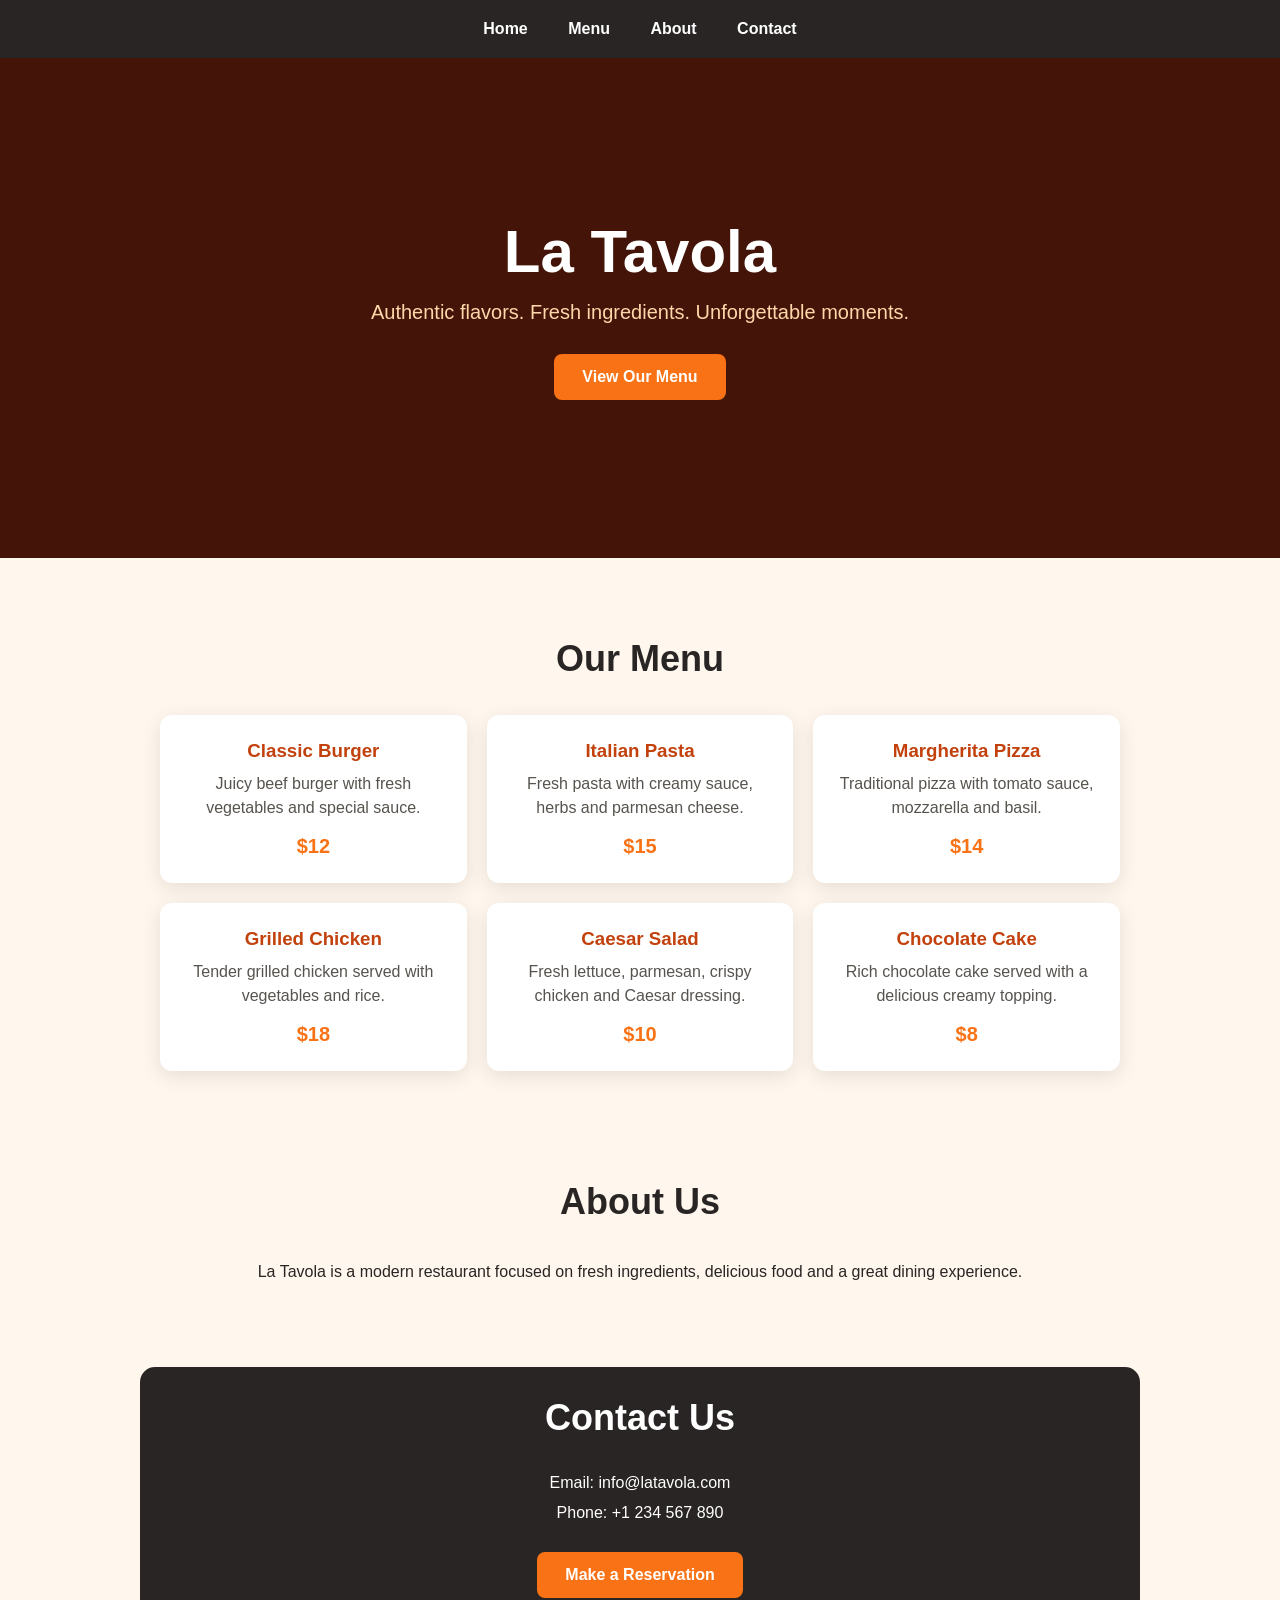
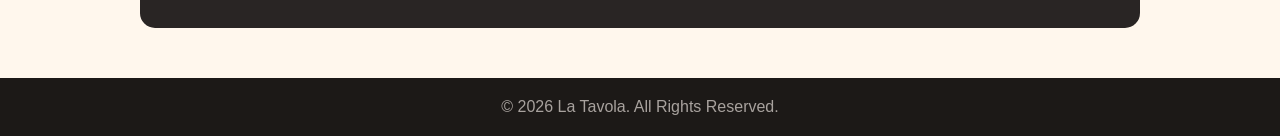
==== Projects/restaurant.html @ 36d8e50c "Add files via upload" ====
﻿<!DOCTYPE html>
<html lang="en">
<head>
    <meta charset="UTF-8">
    <meta name="viewport" content="width=device-width, initial-scale=1.0">

    <title>La Tavola | Restaurant</title>

    <style>
        * {
            box-sizing: border-box;
            margin: 0;
            padding: 0;
            scroll-behavior: smooth;
        }

        body {
            font-family: Arial, sans-serif;
            background: #fff7ed;
            color: #292524;
        }

        nav {
            background: #292524;
            padding: 20px;
            text-align: center;
            position: sticky;
            top: 0;
            z-index: 10;
        }

            nav a {
                color: white;
                text-decoration: none;
                margin: 0 18px;
                font-weight: bold;
            }

                nav a:hover {
                    color: #fb923c;
                }

        .hero {
            min-height: 500px;
            background: #431407;
            color: white;
            display: flex;
            justify-content: center;
            align-items: center;
            text-align: center;
            padding: 50px 20px;
        }

            .hero h1 {
                font-size: 60px;
                margin-bottom: 15px;
            }

            .hero p {
                font-size: 20px;
                margin-bottom: 30px;
                color: #fed7aa;
            }

        .btn {
            display: inline-block;
            background: #f97316;
            color: white;
            text-decoration: none;
            padding: 14px 28px;
            border-radius: 8px;
            font-weight: bold;
        }

            .btn:hover {
                background: #ea580c;
            }

        section {
            max-width: 1000px;
            margin: 50px auto;
            padding: 30px 20px;
        }

            section h2 {
                text-align: center;
                font-size: 36px;
                margin-bottom: 35px;
            }

        .menu {
            display: grid;
            grid-template-columns: repeat(3, 1fr);
            gap: 20px;
        }

        .food {
            background: white;
            padding: 25px;
            border-radius: 12px;
            box-shadow: 0 5px 20px rgba(0,0,0,0.1);
            text-align: center;
        }

            .food h3 {
                margin-bottom: 10px;
                color: #c2410c;
            }

            .food p {
                color: #57534e;
                line-height: 1.5;
            }

        .price {
            display: block;
            margin-top: 15px;
            font-size: 20px;
            font-weight: bold;
            color: #f97316;
        }

        .contact {
            background: #292524;
            color: white;
            border-radius: 15px;
            text-align: center;
        }

            .contact p {
                margin: 12px 0;
            }

        footer {
            background: #1c1917;
            color: #a8a29e;
            text-align: center;
            padding: 20px;
        }

        @media (max-width: 700px) {
            .menu {
                grid-template-columns: 1fr;
            }

            .hero h1 {
                font-size: 42px;
            }

            nav a {
                margin: 0 7px;
                font-size: 14px;
            }
        }
    </style>
</head>

<body>

    <nav>
        <a href="#home">Home</a>
        <a href="#menu">Menu</a>
        <a href="#about">About</a>
        <a href="#contact">Contact</a>
    </nav>

    <div class="hero" id="home">
        <div>
            <h1>La Tavola</h1>

            <p>
                Authentic flavors. Fresh ingredients. Unforgettable moments.
            </p>

            <a href="#menu" class="btn">View Our Menu</a>
        </div>
    </div>

    <section id="menu">

        <h2>Our Menu</h2>

        <div class="menu">

            <div class="food">
                <h3>Classic Burger</h3>
                <p>
                    Juicy beef burger with fresh vegetables and special sauce.
                </p>
                <span class="price">$12</span>
            </div>

            <div class="food">
                <h3>Italian Pasta</h3>
                <p>
                    Fresh pasta with creamy sauce, herbs and parmesan cheese.
                </p>
                <span class="price">$15</span>
            </div>

            <div class="food">
                <h3>Margherita Pizza</h3>
                <p>
                    Traditional pizza with tomato sauce, mozzarella and basil.
                </p>
                <span class="price">$14</span>
            </div>

            <div class="food">
                <h3>Grilled Chicken</h3>
                <p>
                    Tender grilled chicken served with vegetables and rice.
                </p>
                <span class="price">$18</span>
            </div>

            <div class="food">
                <h3>Caesar Salad</h3>
                <p>
                    Fresh lettuce, parmesan, crispy chicken and Caesar dressing.
                </p>
                <span class="price">$10</span>
            </div>

            <div class="food">
                <h3>Chocolate Cake</h3>
                <p>
                    Rich chocolate cake served with a delicious creamy topping.
                </p>
                <span class="price">$8</span>
            </div>

        </div>

    </section>

    <section id="about">

        <h2>About Us</h2>

        <p style="text-align:center; line-height:1.8;">
            La Tavola is a modern restaurant focused on fresh ingredients,
            delicious food and a great dining experience.
        </p>

    </section>

    <section id="contact" class="contact">

        <h2>Contact Us</h2>

        <p>Email: info@latavola.com</p>
        <p>Phone: +1 234 567 890</p>

        <br>

        <a href="mailto:info@latavola.com" class="btn">
            Make a Reservation
        </a>

    </section>

    <footer>
        © 2026 La Tavola. All Rights Reserved.
    </footer>

</body>
</html>
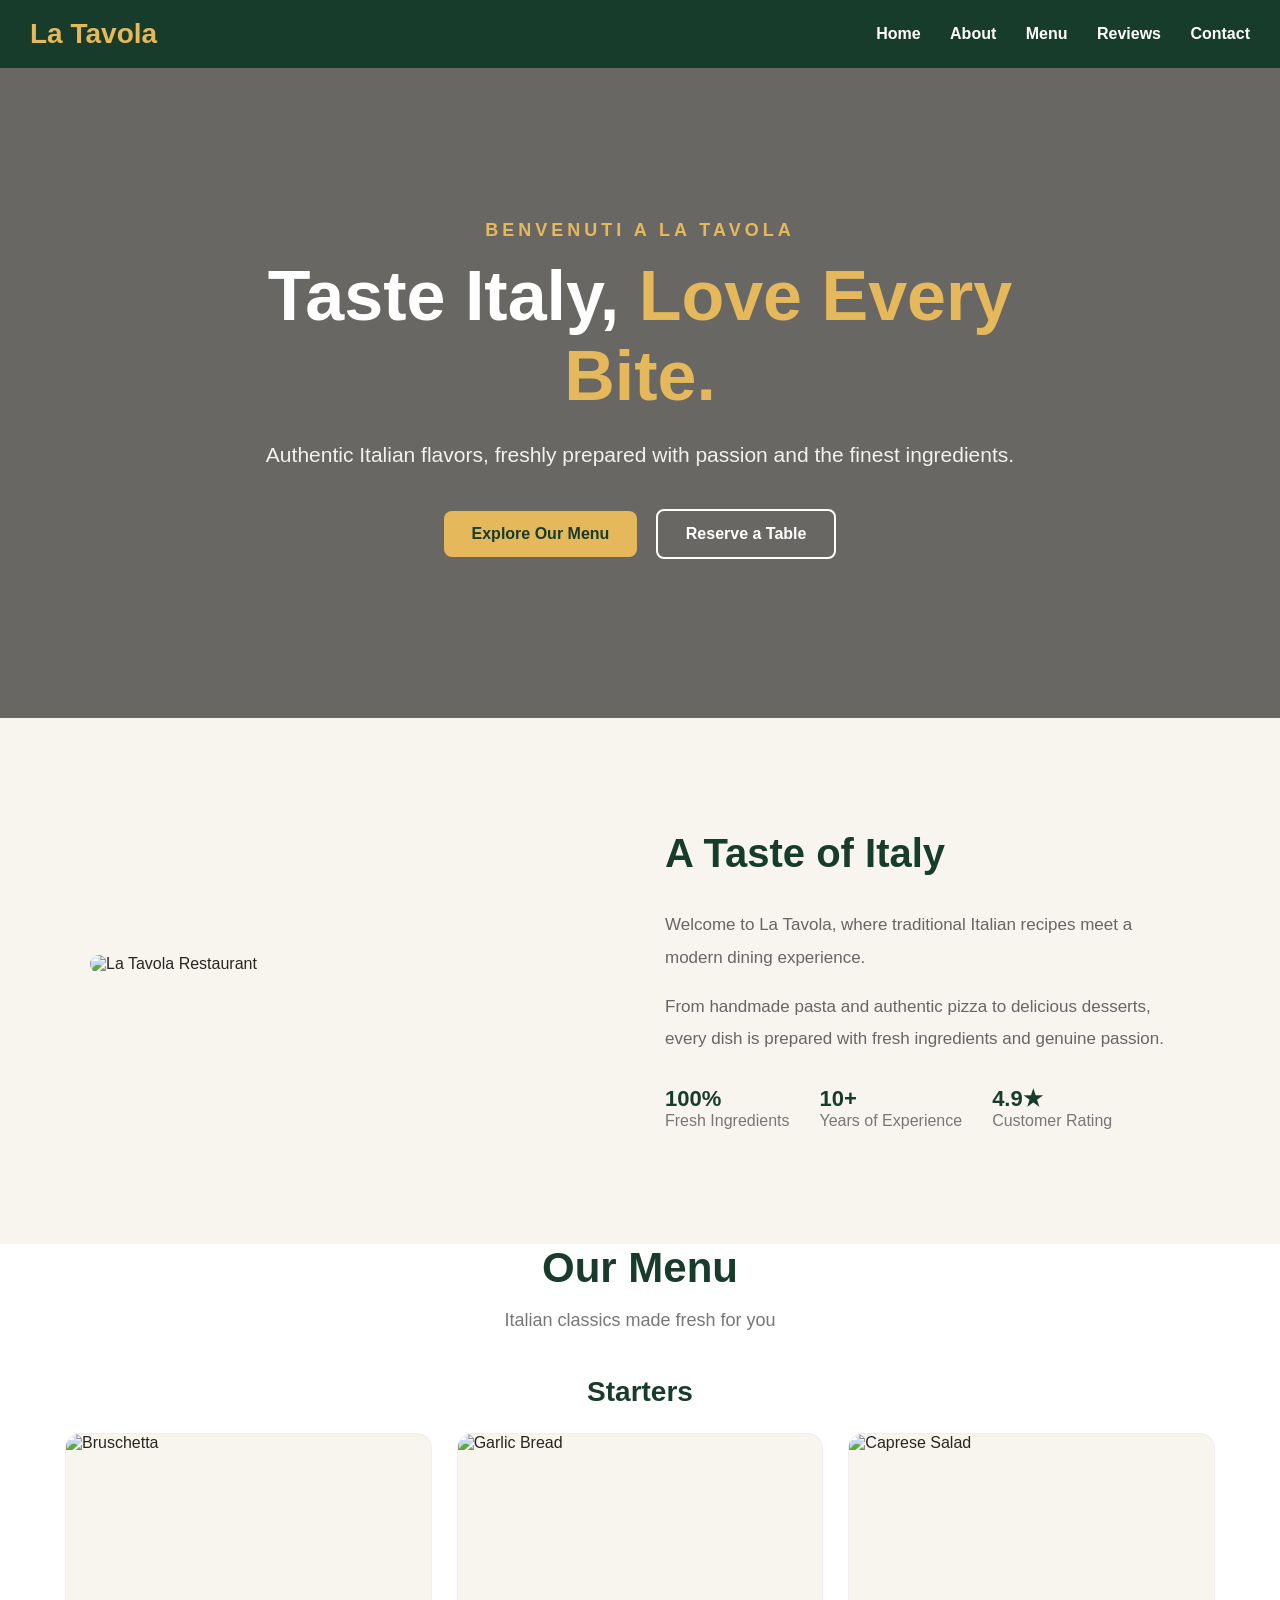
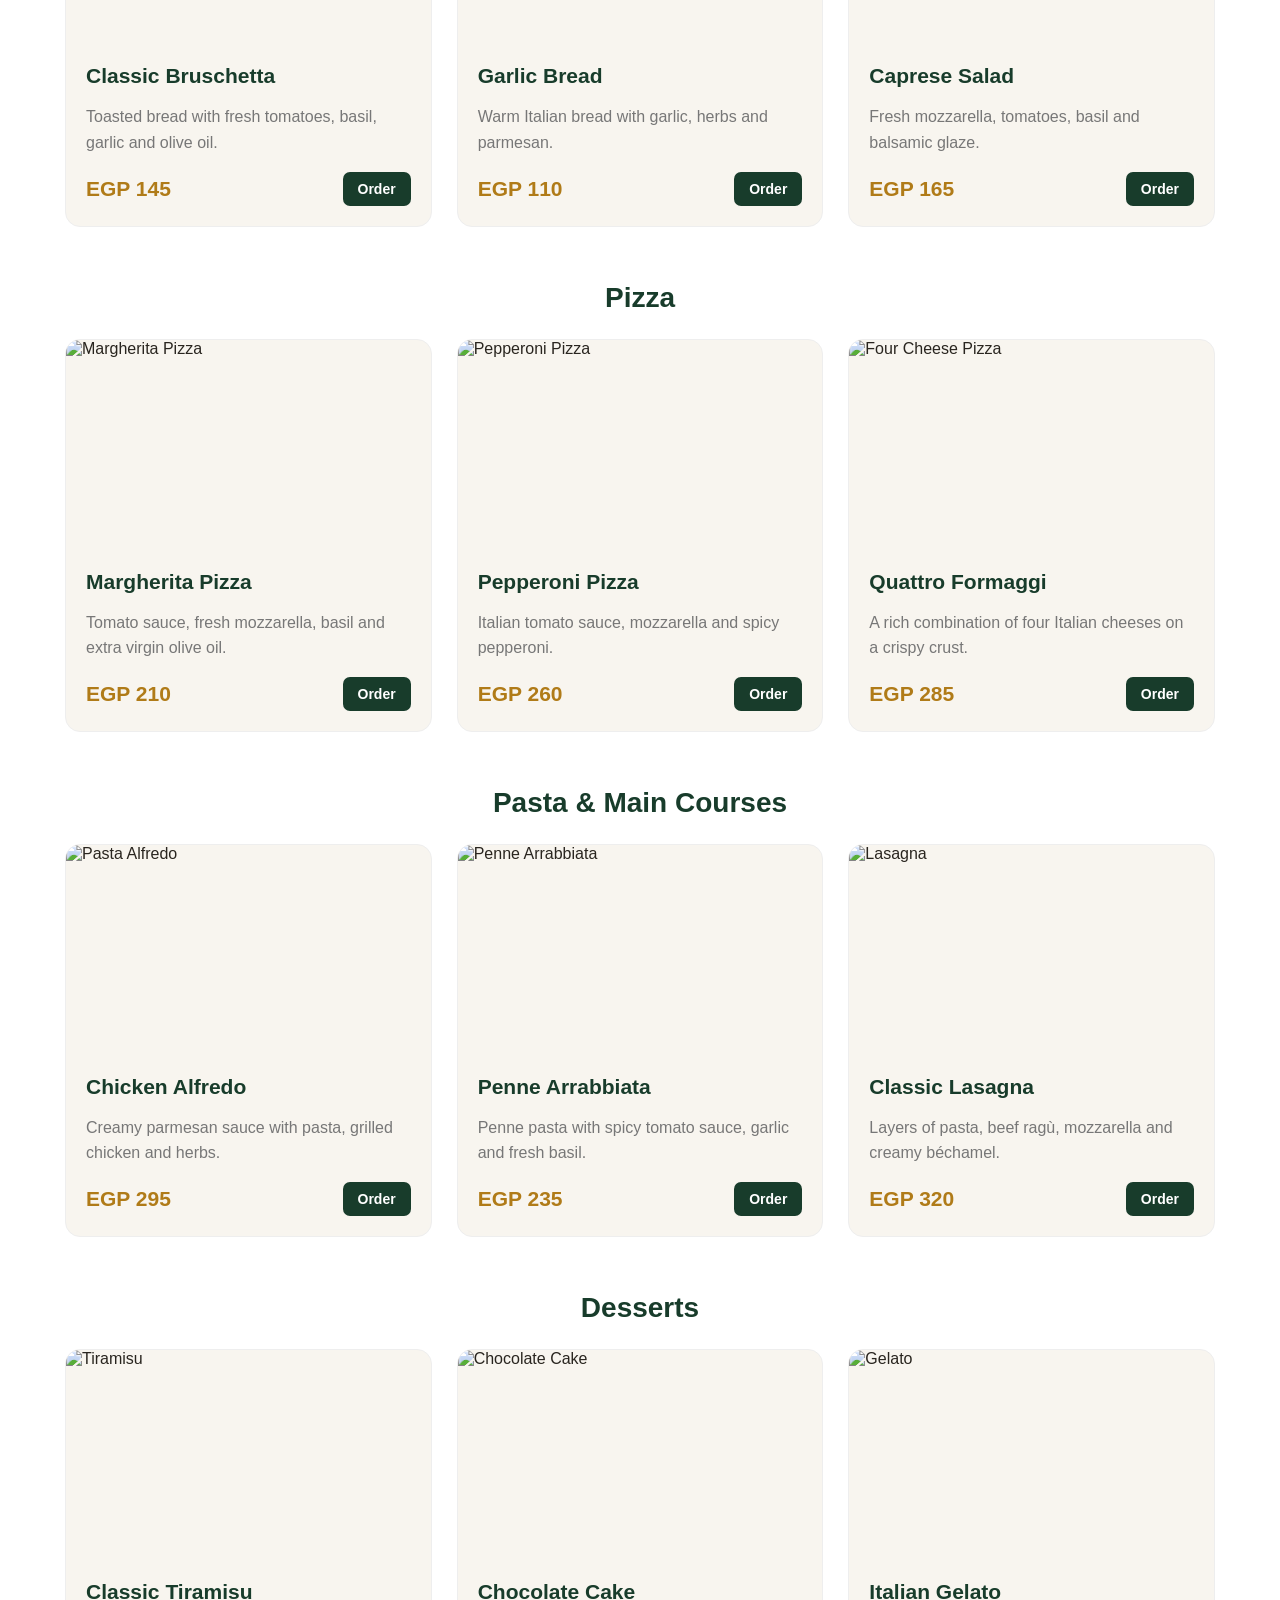
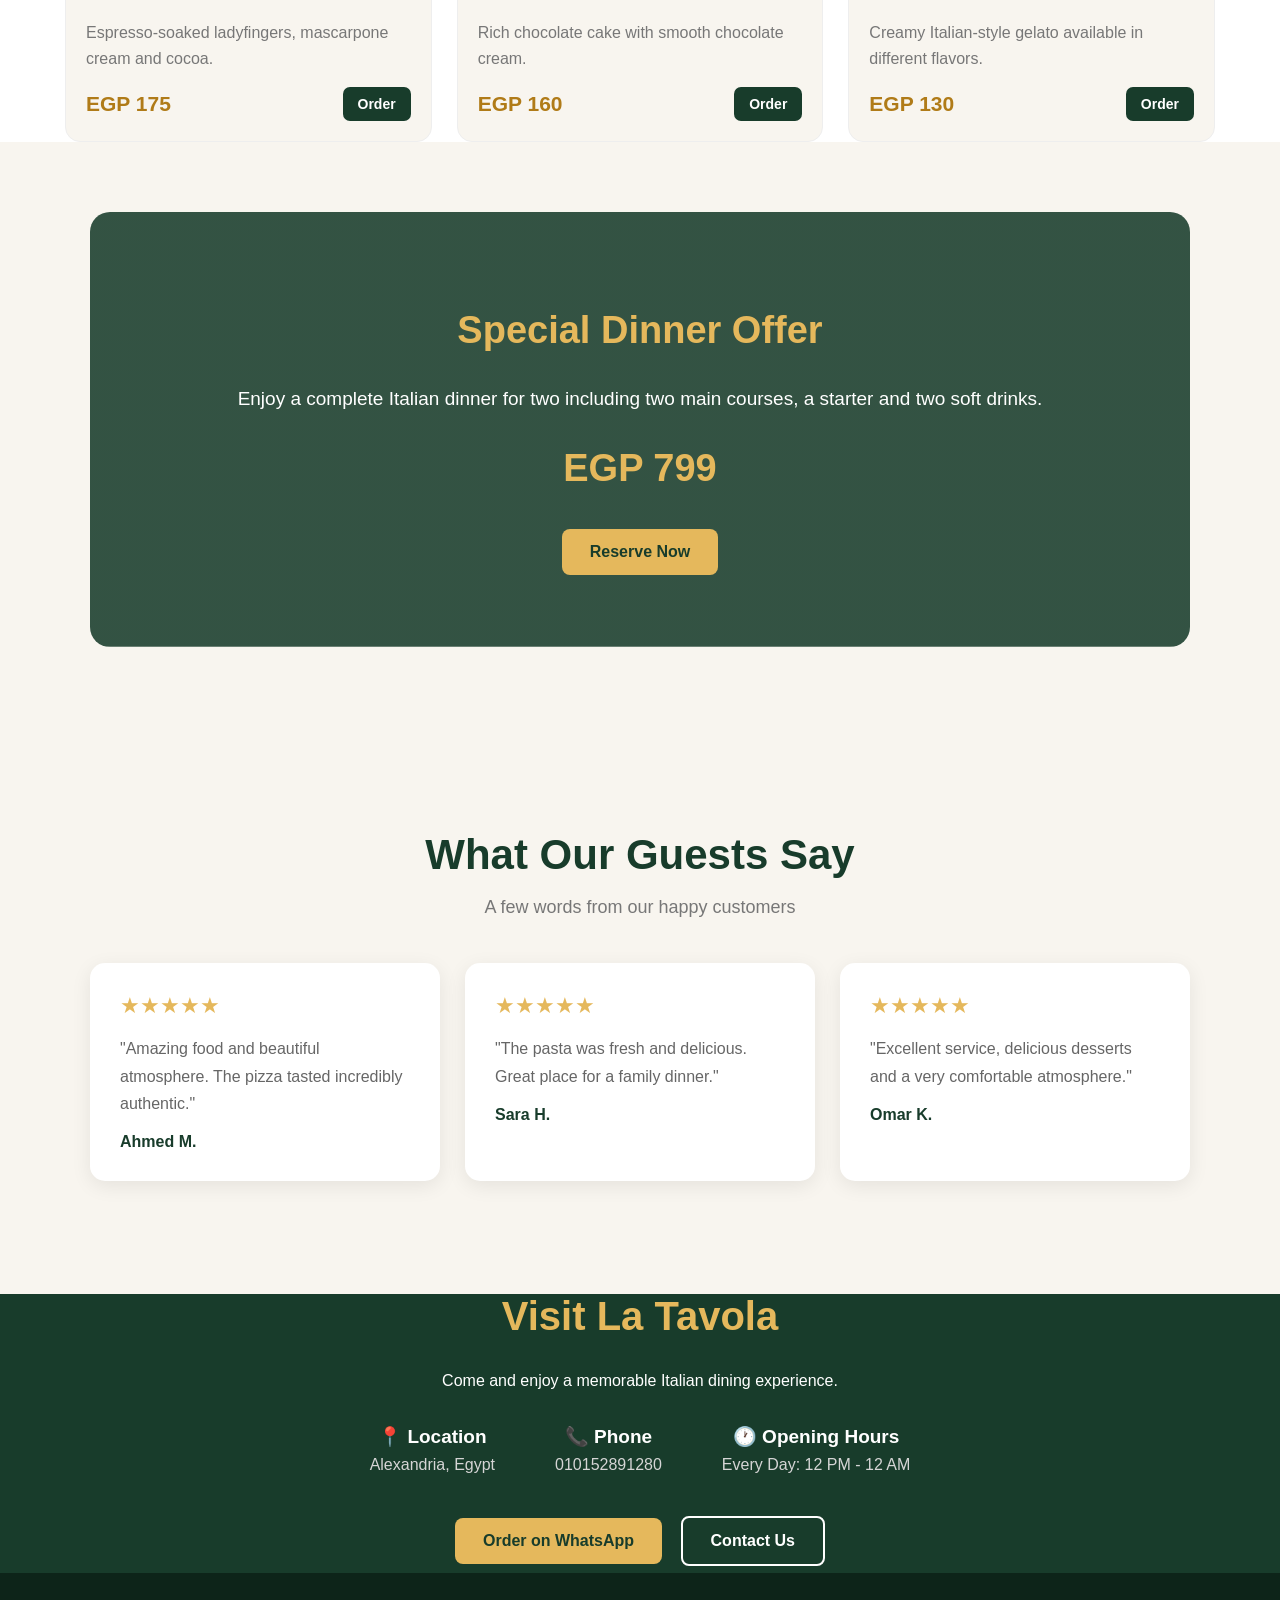
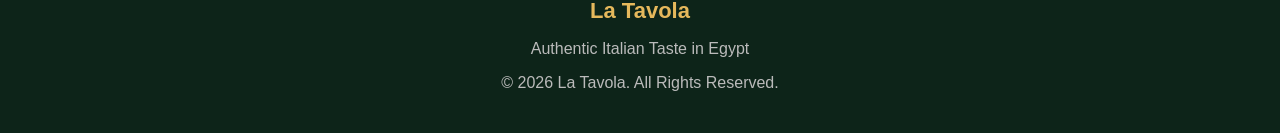
==== commit 41fb97d6: "Update restaurant.html" ====
--- a/Projects/restaurant.html
+++ b/Projects/restaurant.html
@@ -1,156 +1,426 @@
-﻿<!DOCTYPE html>
+<!DOCTYPE html>
 <html lang="en">
+
 <head>
     <meta charset="UTF-8">
     <meta name="viewport" content="width=device-width, initial-scale=1.0">
 
-    <title>La Tavola | Restaurant</title>
+    <title>La Tavola | Italian Restaurant</title>
 
     <style>
         * {
             box-sizing: border-box;
+            scroll-behavior: smooth;
+        }
+
+        body {
             margin: 0;
-            padding: 0;
-            scroll-behavior: smooth;
-        }
-
-        body {
             font-family: Arial, sans-serif;
-            background: #fff7ed;
-            color: #292524;
+            background: #f8f5ef;
+            color: #29251f;
         }
 
         nav {
-            background: #292524;
-            padding: 20px;
-            text-align: center;
             position: sticky;
             top: 0;
-            z-index: 10;
-        }
-
-            nav a {
-                color: white;
-                text-decoration: none;
-                margin: 0 18px;
-                font-weight: bold;
-            }
-
-                nav a:hover {
-                    color: #fb923c;
-                }
+            z-index: 1000;
+            background: #183c2b;
+            padding: 18px 30px;
+            display: flex;
+            justify-content: space-between;
+            align-items: center;
+        }
+
+        .logo {
+            color: #e5b85c;
+            font-size: 28px;
+            font-weight: bold;
+        }
+
+        nav div a {
+            color: white;
+            text-decoration: none;
+            margin-left: 25px;
+            font-weight: bold;
+        }
+
+        nav div a:hover {
+            color: #e5b85c;
+        }
 
         .hero {
-            min-height: 500px;
-            background: #431407;
-            color: white;
+            min-height: 650px;
+            background:
+                linear-gradient(rgba(0,0,0,.58), rgba(0,0,0,.58)),
+                url("https://images.unsplash.com/photo-1513104890138-7c749659a591?auto=format&fit=crop&w=1600&q=80");
+            background-size: cover;
+            background-position: center;
             display: flex;
             justify-content: center;
             align-items: center;
             text-align: center;
-            padding: 50px 20px;
-        }
-
-            .hero h1 {
-                font-size: 60px;
-                margin-bottom: 15px;
-            }
-
-            .hero p {
-                font-size: 20px;
-                margin-bottom: 30px;
-                color: #fed7aa;
-            }
+            color: white;
+            padding: 40px 20px;
+        }
+
+        .hero-content {
+            max-width: 800px;
+        }
+
+        .hero-content small {
+            color: #e5b85c;
+            font-size: 18px;
+            letter-spacing: 4px;
+            font-weight: bold;
+        }
+
+        .hero h1 {
+            font-size: 70px;
+            margin: 15px 0;
+        }
+
+        .hero h1 span {
+            color: #e5b85c;
+        }
+
+        .hero p {
+            font-size: 21px;
+            line-height: 1.7;
+            color: #f1f1f1;
+        }
+
+        .hero-buttons {
+            margin-top: 30px;
+        }
 
         .btn {
             display: inline-block;
-            background: #f97316;
+            padding: 14px 28px;
+            margin: 7px;
+            border-radius: 8px;
+            text-decoration: none;
+            font-weight: bold;
+            transition: .3s;
+        }
+
+        .primary {
+            background: #e5b85c;
+            color: #183c2b;
+        }
+
+        .primary:hover {
+            background: #f1cc78;
+            transform: translateY(-3px);
+        }
+
+        .secondary {
+            border: 2px solid white;
             color: white;
-            text-decoration: none;
-            padding: 14px 28px;
-            border-radius: 8px;
-            font-weight: bold;
-        }
-
-            .btn:hover {
-                background: #ea580c;
-            }
+        }
+
+        .secondary:hover {
+            background: white;
+            color: #183c2b;
+        }
 
         section {
-            max-width: 1000px;
-            margin: 50px auto;
-            padding: 30px 20px;
-        }
-
-            section h2 {
-                text-align: center;
-                font-size: 36px;
-                margin-bottom: 35px;
-            }
-
-        .menu {
+            max-width: 1150px;
+            margin: auto;
+            padding: 80px 25px;
+        }
+
+        .section-title {
+            text-align: center;
+            margin-bottom: 45px;
+        }
+
+        .section-title h2 {
+            font-size: 42px;
+            color: #183c2b;
+            margin-bottom: 10px;
+        }
+
+        .section-title p {
+            color: #777;
+            font-size: 18px;
+        }
+
+        .about {
+            display: grid;
+            grid-template-columns: 1fr 1fr;
+            gap: 50px;
+            align-items: center;
+        }
+
+        .about-image img {
+            width: 100%;
+            border-radius: 18px;
+            display: block;
+        }
+
+        .about-text h2 {
+            color: #183c2b;
+            font-size: 40px;
+        }
+
+        .about-text p {
+            line-height: 1.9;
+            color: #666;
+            font-size: 17px;
+        }
+
+        .about-features {
+            display: flex;
+            gap: 30px;
+            margin-top: 30px;
+        }
+
+        .feature strong {
+            display: block;
+            color: #183c2b;
+            font-size: 22px;
+        }
+
+        .feature span {
+            color: #777;
+        }
+
+        #menu {
+            background: #fff;
+            max-width: none;
+        }
+
+        .menu-inner {
+            max-width: 1150px;
+            margin: auto;
+        }
+
+        .menu-category {
+            margin-bottom: 55px;
+        }
+
+        .category-title {
+            text-align: center;
+            color: #183c2b;
+            font-size: 28px;
+            margin-bottom: 25px;
+        }
+
+        .menu-grid {
             display: grid;
             grid-template-columns: repeat(3, 1fr);
-            gap: 20px;
-        }
-
-        .food {
+            gap: 25px;
+        }
+
+        .food-card {
+            background: #f8f5ef;
+            border-radius: 15px;
+            overflow: hidden;
+            border: 1px solid #eee;
+            transition: .3s;
+        }
+
+        .food-card:hover {
+            transform: translateY(-7px);
+            box-shadow: 0 12px 30px rgba(0,0,0,.12);
+        }
+
+        .food-card img {
+            width: 100%;
+            height: 210px;
+            object-fit: cover;
+            display: block;
+        }
+
+        .food-content {
+            padding: 20px;
+        }
+
+        .food-content h3 {
+            margin: 0 0 8px;
+            color: #183c2b;
+            font-size: 21px;
+        }
+
+        .food-content p {
+            color: #777;
+            line-height: 1.6;
+            min-height: 50px;
+        }
+
+        .food-bottom {
+            display: flex;
+            justify-content: space-between;
+            align-items: center;
+            margin-top: 15px;
+        }
+
+        .price {
+            color: #b07b18;
+            font-size: 21px;
+            font-weight: bold;
+        }
+
+        .order-btn {
+            background: #183c2b;
+            color: white;
+            padding: 9px 15px;
+            border-radius: 7px;
+            text-decoration: none;
+            font-size: 14px;
+            font-weight: bold;
+        }
+
+        .order-btn:hover {
+            background: #24583f;
+        }
+
+        .offer {
+            max-width: 1100px;
+            margin: 70px auto;
+            padding: 65px 30px;
+            border-radius: 20px;
+            background:
+                linear-gradient(rgba(24,60,43,.88), rgba(24,60,43,.88)),
+                url("https://images.unsplash.com/photo-1559339352-11d035aa65de?auto=format&fit=crop&w=1400&q=80");
+            background-size: cover;
+            background-position: center;
+            text-align: center;
+            color: white;
+        }
+
+        .offer h2 {
+            color: #e5b85c;
+            font-size: 38px;
+        }
+
+        .offer p {
+            font-size: 19px;
+            line-height: 1.7;
+        }
+
+        .reviews {
+            display: grid;
+            grid-template-columns: repeat(3, 1fr);
+            gap: 25px;
+        }
+
+        .review {
             background: white;
+            padding: 30px;
+            border-radius: 15px;
+            box-shadow: 0 5px 20px rgba(0,0,0,.08);
+        }
+
+        .stars {
+            color: #e5b85c;
+            font-size: 22px;
+        }
+
+        .review p {
+            color: #666;
+            line-height: 1.7;
+        }
+
+        .review strong {
+            color: #183c2b;
+        }
+
+        .contact {
+            background: #183c2b;
+            max-width: none;
+            color: white;
+        }
+
+        .contact-inner {
+            max-width: 1100px;
+            margin: auto;
+            text-align: center;
+        }
+
+        .contact h2 {
+            color: #e5b85c;
+            font-size: 40px;
+        }
+
+        .contact-info {
+            display: flex;
+            justify-content: center;
+            gap: 60px;
+            flex-wrap: wrap;
+            margin: 35px 0;
+        }
+
+        .contact-item strong {
+            display: block;
+            font-size: 19px;
+            margin-bottom: 8px;
+        }
+
+        .contact-item span {
+            color: #d5d5d5;
+        }
+
+        footer {
+            background: #0d2419;
+            color: white;
+            text-align: center;
             padding: 25px;
-            border-radius: 12px;
-            box-shadow: 0 5px 20px rgba(0,0,0,0.1);
-            text-align: center;
-        }
-
-            .food h3 {
-                margin-bottom: 10px;
-                color: #c2410c;
+        }
+
+        footer strong {
+            color: #e5b85c;
+            font-size: 22px;
+        }
+
+        footer p {
+            color: #bbb;
+        }
+
+        @media (max-width: 850px) {
+
+            nav {
+                flex-direction: column;
+                gap: 15px;
             }
 
-            .food p {
-                color: #57534e;
-                line-height: 1.5;
-            }
-
-        .price {
-            display: block;
-            margin-top: 15px;
-            font-size: 20px;
-            font-weight: bold;
-            color: #f97316;
-        }
-
-        .contact {
-            background: #292524;
-            color: white;
-            border-radius: 15px;
-            text-align: center;
-        }
-
-            .contact p {
-                margin: 12px 0;
-            }
-
-        footer {
-            background: #1c1917;
-            color: #a8a29e;
-            text-align: center;
-            padding: 20px;
-        }
-
-        @media (max-width: 700px) {
-            .menu {
-                grid-template-columns: 1fr;
-            }
-
-            .hero h1 {
-                font-size: 42px;
-            }
-
-            nav a {
+            nav div a {
                 margin: 0 7px;
                 font-size: 14px;
             }
+
+            .hero {
+                min-height: 550px;
+            }
+
+            .hero h1 {
+                font-size: 45px;
+            }
+
+            .hero p {
+                font-size: 17px;
+            }
+
+            .about {
+                grid-template-columns: 1fr;
+            }
+
+            .menu-grid {
+                grid-template-columns: 1fr;
+            }
+
+            .reviews {
+                grid-template-columns: 1fr;
+            }
+
+            .about-features {
+                flex-direction: column;
+                gap: 15px;
+            }
+
+            .contact-info {
+                gap: 30px;
+            }
         }
     </style>
 </head>
@@ -158,111 +428,800 @@
 <body>
 
     <nav>
-        <a href="#home">Home</a>
-        <a href="#menu">Menu</a>
-        <a href="#about">About</a>
-        <a href="#contact">Contact</a>
+
+        <div class="logo">
+            La Tavola
+        </div>
+
+        <div>
+            <a href="#home">Home</a>
+            <a href="#about">About</a>
+            <a href="#menu">Menu</a>
+            <a href="#reviews">Reviews</a>
+            <a href="#contact">Contact</a>
+        </div>
+
     </nav>
 
-    <div class="hero" id="home">
-        <div>
-            <h1>La Tavola</h1>
+
+    <header class="hero" id="home">
+
+        <div class="hero-content">
+
+            <small>
+                BENVENUTI A LA TAVOLA
+            </small>
+
+            <h1>
+                Taste Italy,
+                <span>Love Every Bite.</span>
+            </h1>
 
             <p>
-                Authentic flavors. Fresh ingredients. Unforgettable moments.
+                Authentic Italian flavors, freshly prepared
+                with passion and the finest ingredients.
             </p>
 
-            <a href="#menu" class="btn">View Our Menu</a>
+            <div class="hero-buttons">
+
+                <a href="#menu" class="btn primary">
+                    Explore Our Menu
+                </a>
+
+                <a href="#contact" class="btn secondary">
+                    Reserve a Table
+                </a>
+
+            </div>
+
         </div>
+
+    </header>
+
+
+    <section id="about">
+
+        <div class="about">
+
+            <div class="about-image">
+
+                <img
+                    src="https://images.unsplash.com/photo-1555396273-367ea4eb4db5?auto=format&fit=crop&w=1000&q=80"
+                    alt="La Tavola Restaurant">
+
+            </div>
+
+            <div class="about-text">
+
+                <h2>
+                    A Taste of Italy
+                </h2>
+
+                <p>
+                    Welcome to La Tavola, where traditional Italian
+                    recipes meet a modern dining experience.
+                </p>
+
+                <p>
+                    From handmade pasta and authentic pizza to
+                    delicious desserts, every dish is prepared
+                    with fresh ingredients and genuine passion.
+                </p>
+
+                <div class="about-features">
+
+                    <div class="feature">
+                        <strong>100%</strong>
+                        <span>Fresh Ingredients</span>
+                    </div>
+
+                    <div class="feature">
+                        <strong>10+</strong>
+                        <span>Years of Experience</span>
+                    </div>
+
+                    <div class="feature">
+                        <strong>4.9★</strong>
+                        <span>Customer Rating</span>
+                    </div>
+
+                </div>
+
+            </div>
+
+        </div>
+
+    </section>
+
+
+    <div id="menu">
+
+        <div class="menu-inner">
+
+            <div class="section-title">
+
+                <h2>
+                    Our Menu
+                </h2>
+
+                <p>
+                    Italian classics made fresh for you
+                </p>
+
+            </div>
+
+
+            <div class="menu-category">
+
+                <h3 class="category-title">
+                    Starters
+                </h3>
+
+                <div class="menu-grid">
+
+                    <div class="food-card">
+
+                        <img
+                            src="https://images.unsplash.com/photo-1572695157366-5e585ab2b69f?auto=format&fit=crop&w=800&q=80"
+                            alt="Bruschetta">
+
+                        <div class="food-content">
+
+                            <h3>
+                                Classic Bruschetta
+                            </h3>
+
+                            <p>
+                                Toasted bread with fresh tomatoes,
+                                basil, garlic and olive oil.
+                            </p>
+
+                            <div class="food-bottom">
+
+                                <span class="price">
+                                    EGP 145
+                                </span>
+
+                                <a class="order-btn"
+                                   href="https://wa.me/2010152891280?text=I%20would%20like%20to%20order%20Classic%20Bruschetta"
+                                   target="_blank">
+                                    Order
+                                </a>
+
+                            </div>
+
+                        </div>
+
+                    </div>
+
+
+                    <div class="food-card">
+
+                        <img
+                            src="https://images.unsplash.com/photo-1541014741259-de529411b96a?auto=format&fit=crop&w=800&q=80"
+                            alt="Garlic Bread">
+
+                        <div class="food-content">
+
+                            <h3>
+                                Garlic Bread
+                            </h3>
+
+                            <p>
+                                Warm Italian bread with garlic,
+                                herbs and parmesan.
+                            </p>
+
+                            <div class="food-bottom">
+
+                                <span class="price">
+                                    EGP 110
+                                </span>
+
+                                <a class="order-btn"
+                                   href="https://wa.me/2010152891280?text=I%20would%20like%20to%20order%20Garlic%20Bread"
+                                   target="_blank">
+                                    Order
+                                </a>
+
+                            </div>
+
+                        </div>
+
+                    </div>
+
+
+                    <div class="food-card">
+
+                        <img
+                            src="https://images.unsplash.com/photo-1547592180-85f173990554?auto=format&fit=crop&w=800&q=80"
+                            alt="Caprese Salad">
+
+                        <div class="food-content">
+
+                            <h3>
+                                Caprese Salad
+                            </h3>
+
+                            <p>
+                                Fresh mozzarella, tomatoes,
+                                basil and balsamic glaze.
+                            </p>
+
+                            <div class="food-bottom">
+
+                                <span class="price">
+                                    EGP 165
+                                </span>
+
+                                <a class="order-btn"
+                                   href="https://wa.me/2010152891280?text=I%20would%20like%20to%20order%20Caprese%20Salad"
+                                   target="_blank">
+                                    Order
+                                </a>
+
+                            </div>
+
+                        </div>
+
+                    </div>
+
+                </div>
+
+            </div>
+
+
+            <div class="menu-category">
+
+                <h3 class="category-title">
+                    Pizza
+                </h3>
+
+                <div class="menu-grid">
+
+                    <div class="food-card">
+
+                        <img
+                            src="https://images.unsplash.com/photo-1574071318508-1cdbab80d002?auto=format&fit=crop&w=800&q=80"
+                            alt="Margherita Pizza">
+
+                        <div class="food-content">
+
+                            <h3>
+                                Margherita Pizza
+                            </h3>
+
+                            <p>
+                                Tomato sauce, fresh mozzarella,
+                                basil and extra virgin olive oil.
+                            </p>
+
+                            <div class="food-bottom">
+
+                                <span class="price">
+                                    EGP 210
+                                </span>
+
+                                <a class="order-btn"
+                                   href="https://wa.me/2010152891280?text=I%20would%20like%20to%20order%20Margherita%20Pizza"
+                                   target="_blank">
+                                    Order
+                                </a>
+
+                            </div>
+
+                        </div>
+
+                    </div>
+
+
+                    <div class="food-card">
+
+                        <img
+                            src="https://images.unsplash.com/photo-1579751626657-72bc17010498?auto=format&fit=crop&w=800&q=80"
+                            alt="Pepperoni Pizza">
+
+                        <div class="food-content">
+
+                            <h3>
+                                Pepperoni Pizza
+                            </h3>
+
+                            <p>
+                                Italian tomato sauce, mozzarella
+                                and spicy pepperoni.
+                            </p>
+
+                            <div class="food-bottom">
+
+                                <span class="price">
+                                    EGP 260
+                                </span>
+
+                                <a class="order-btn"
+                                   href="https://wa.me/2010152891280?text=I%20would%20like%20to%20order%20Pepperoni%20Pizza"
+                                   target="_blank">
+                                    Order
+                                </a>
+
+                            </div>
+
+                        </div>
+
+                    </div>
+
+
+                    <div class="food-card">
+
+                        <img
+                            src="https://images.unsplash.com/photo-1579751626657-72bc17010498?auto=format&fit=crop&w=800&q=80"
+                            alt="Four Cheese Pizza">
+
+                        <div class="food-content">
+
+                            <h3>
+                                Quattro Formaggi
+                            </h3>
+
+                            <p>
+                                A rich combination of four Italian
+                                cheeses on a crispy crust.
+                            </p>
+
+                            <div class="food-bottom">
+
+                                <span class="price">
+                                    EGP 285
+                                </span>
+
+                                <a class="order-btn"
+                                   href="https://wa.me/2010152891280?text=I%20would%20like%20to%20order%20Quattro%20Formaggi%20Pizza"
+                                   target="_blank">
+                                    Order
+                                </a>
+
+                            </div>
+
+                        </div>
+
+                    </div>
+
+                </div>
+
+            </div>
+
+
+            <div class="menu-category">
+
+                <h3 class="category-title">
+                    Pasta & Main Courses
+                </h3>
+
+                <div class="menu-grid">
+
+                    <div class="food-card">
+
+                        <img
+                            src="https://images.unsplash.com/photo-1645112411341-6c4fd023714a?auto=format&fit=crop&w=800&q=80"
+                            alt="Pasta Alfredo">
+
+                        <div class="food-content">
+
+                            <h3>
+                                Chicken Alfredo
+                            </h3>
+
+                            <p>
+                                Creamy parmesan sauce with pasta,
+                                grilled chicken and herbs.
+                            </p>
+
+                            <div class="food-bottom">
+
+                                <span class="price">
+                                    EGP 295
+                                </span>
+
+                                <a class="order-btn"
+                                   href="https://wa.me/2010152891280?text=I%20would%20like%20to%20order%20Chicken%20Alfredo"
+                                   target="_blank">
+                                    Order
+                                </a>
+
+                            </div>
+
+                        </div>
+
+                    </div>
+
+
+                    <div class="food-card">
+
+                        <img
+                            src="https://images.unsplash.com/photo-1621996346565-e3dbc646d9a9?auto=format&fit=crop&w=800&q=80"
+                            alt="Penne Arrabbiata">
+
+                        <div class="food-content">
+
+                            <h3>
+                                Penne Arrabbiata
+                            </h3>
+
+                            <p>
+                                Penne pasta with spicy tomato sauce,
+                                garlic and fresh basil.
+                            </p>
+
+                            <div class="food-bottom">
+
+                                <span class="price">
+                                    EGP 235
+                                </span>
+
+                                <a class="order-btn"
+                                   href="https://wa.me/2010152891280?text=I%20would%20like%20to%20order%20Penne%20Arrabbiata"
+                                   target="_blank">
+                                    Order
+                                </a>
+
+                            </div>
+
+                        </div>
+
+                    </div>
+
+
+                    <div class="food-card">
+
+                        <img
+                            src="https://images.unsplash.com/photo-1563379926898-05f4575a45d8?auto=format&fit=crop&w=800&q=80"
+                            alt="Lasagna">
+
+                        <div class="food-content">
+
+                            <h3>
+                                Classic Lasagna
+                            </h3>
+
+                            <p>
+                                Layers of pasta, beef ragù,
+                                mozzarella and creamy béchamel.
+                            </p>
+
+                            <div class="food-bottom">
+
+                                <span class="price">
+                                    EGP 320
+                                </span>
+
+                                <a class="order-btn"
+                                   href="https://wa.me/2010152891280?text=I%20would%20like%20to%20order%20Classic%20Lasagna"
+                                   target="_blank">
+                                    Order
+                                </a>
+
+                            </div>
+
+                        </div>
+
+                    </div>
+
+                </div>
+
+            </div>
+
+
+            <div class="menu-category">
+
+                <h3 class="category-title">
+                    Desserts
+                </h3>
+
+                <div class="menu-grid">
+
+                    <div class="food-card">
+
+                        <img
+                            src="https://images.unsplash.com/photo-1571877227200-a0d98ea607e9?auto=format&fit=crop&w=800&q=80"
+                            alt="Tiramisu">
+
+                        <div class="food-content">
+
+                            <h3>
+                                Classic Tiramisu
+                            </h3>
+
+                            <p>
+                                Espresso-soaked ladyfingers,
+                                mascarpone cream and cocoa.
+                            </p>
+
+                            <div class="food-bottom">
+
+                                <span class="price">
+                                    EGP 175
+                                </span>
+
+                                <a class="order-btn"
+                                   href="https://wa.me/2010152891280?text=I%20would%20like%20to%20order%20Classic%20Tiramisu"
+                                   target="_blank">
+                                    Order
+                                </a>
+
+                            </div>
+
+                        </div>
+
+                    </div>
+
+
+                    <div class="food-card">
+
+                        <img
+                            src="https://images.unsplash.com/photo-1578985545062-69928b1d9587?auto=format&fit=crop&w=800&q=80"
+                            alt="Chocolate Cake">
+
+                        <div class="food-content">
+
+                            <h3>
+                                Chocolate Cake
+                            </h3>
+
+                            <p>
+                                Rich chocolate cake with
+                                smooth chocolate cream.
+                            </p>
+
+                            <div class="food-bottom">
+
+                                <span class="price">
+                                    EGP 160
+                                </span>
+
+                                <a class="order-btn"
+                                   href="https://wa.me/2010152891280?text=I%20would%20like%20to%20order%20Chocolate%20Cake"
+                                   target="_blank">
+                                    Order
+                                </a>
+
+                            </div>
+
+                        </div>
+
+                    </div>
+
+
+                    <div class="food-card">
+
+                        <img
+                            src="https://images.unsplash.com/photo-1579954115545-a95591f28bfc?auto=format&fit=crop&w=800&q=80"
+                            alt="Gelato">
+
+                        <div class="food-content">
+
+                            <h3>
+                                Italian Gelato
+                            </h3>
+
+                            <p>
+                                Creamy Italian-style gelato
+                                available in different flavors.
+                            </p>
+
+                            <div class="food-bottom">
+
+                                <span class="price">
+                                    EGP 130
+                                </span>
+
+                                <a class="order-btn"
+                                   href="https://wa.me/2010152891280?text=I%20would%20like%20to%20order%20Italian%20Gelato"
+                                   target="_blank">
+                                    Order
+                                </a>
+
+                            </div>
+
+                        </div>
+
+                    </div>
+
+                </div>
+
+            </div>
+
+        </div>
+
     </div>
 
-    <section id="menu">
-
-        <h2>Our Menu</h2>
-
-        <div class="menu">
-
-            <div class="food">
-                <h3>Classic Burger</h3>
+
+    <div class="offer">
+
+        <h2>
+            Special Dinner Offer
+        </h2>
+
+        <p>
+            Enjoy a complete Italian dinner for two
+            including two main courses, a starter and
+            two soft drinks.
+        </p>
+
+        <h2>
+            EGP 799
+        </h2>
+
+        <a href="https://wa.me/2010152891280?text=I%20would%20like%20to%20reserve%20the%20Special%20Dinner%20Offer"
+           target="_blank"
+           class="btn primary">
+            Reserve Now
+        </a>
+
+    </div>
+
+
+    <section id="reviews">
+
+        <div class="section-title">
+
+            <h2>
+                What Our Guests Say
+            </h2>
+
+            <p>
+                A few words from our happy customers
+            </p>
+
+        </div>
+
+        <div class="reviews">
+
+            <div class="review">
+
+                <div class="stars">
+                    ★★★★★
+                </div>
+
                 <p>
-                    Juicy beef burger with fresh vegetables and special sauce.
+                    "Amazing food and beautiful atmosphere.
+                    The pizza tasted incredibly authentic."
                 </p>
-                <span class="price">$12</span>
+
+                <strong>
+                    Ahmed M.
+                </strong>
+
             </div>
 
-            <div class="food">
-                <h3>Italian Pasta</h3>
+
+            <div class="review">
+
+                <div class="stars">
+                    ★★★★★
+                </div>
+
                 <p>
-                    Fresh pasta with creamy sauce, herbs and parmesan cheese.
+                    "The pasta was fresh and delicious.
+                    Great place for a family dinner."
                 </p>
-                <span class="price">$15</span>
+
+                <strong>
+                    Sara H.
+                </strong>
+
             </div>
 
-            <div class="food">
-                <h3>Margherita Pizza</h3>
+
+            <div class="review">
+
+                <div class="stars">
+                    ★★★★★
+                </div>
+
                 <p>
-                    Traditional pizza with tomato sauce, mozzarella and basil.
+                    "Excellent service, delicious desserts
+                    and a very comfortable atmosphere."
                 </p>
-                <span class="price">$14</span>
+
+                <strong>
+                    Omar K.
+                </strong>
+
             </div>
 
-            <div class="food">
-                <h3>Grilled Chicken</h3>
-                <p>
-                    Tender grilled chicken served with vegetables and rice.
-                </p>
-                <span class="price">$18</span>
+        </div>
+
+    </section>
+
+
+    <div class="contact" id="contact">
+
+        <div class="contact-inner">
+
+            <h2>
+                Visit La Tavola
+            </h2>
+
+            <p>
+                Come and enjoy a memorable Italian dining experience.
+            </p>
+
+            <div class="contact-info">
+
+                <div class="contact-item">
+
+                    <strong>
+                        📍 Location
+                    </strong>
+
+                    <span>
+                        Alexandria, Egypt
+                    </span>
+
+                </div>
+
+
+                <div class="contact-item">
+
+                    <strong>
+                        📞 Phone
+                    </strong>
+
+                    <span>
+                        010152891280
+                    </span>
+
+                </div>
+
+
+                <div class="contact-item">
+
+                    <strong>
+                        🕐 Opening Hours
+                    </strong>
+
+                    <span>
+                        Every Day: 12 PM - 12 AM
+                    </span>
+
+                </div>
+
             </div>
 
-            <div class="food">
-                <h3>Caesar Salad</h3>
-                <p>
-                    Fresh lettuce, parmesan, crispy chicken and Caesar dressing.
-                </p>
-                <span class="price">$10</span>
-            </div>
-
-            <div class="food">
-                <h3>Chocolate Cake</h3>
-                <p>
-                    Rich chocolate cake served with a delicious creamy topping.
-                </p>
-                <span class="price">$8</span>
-            </div>
+
+            <a href="https://wa.me/2010152891280"
+               target="_blank"
+               class="btn primary">
+                Order on WhatsApp
+            </a>
+
+
+            <a href="mailto:latavola@example.com"
+               class="btn secondary">
+                Contact Us
+            </a>
 
         </div>
 
-    </section>
-
-    <section id="about">
-
-        <h2>About Us</h2>
-
-        <p style="text-align:center; line-height:1.8;">
-            La Tavola is a modern restaurant focused on fresh ingredients,
-            delicious food and a great dining experience.
+    </div>
+
+
+    <footer>
+
+        <strong>
+            La Tavola
+        </strong>
+
+        <p>
+            Authentic Italian Taste in Egypt
         </p>
 
-    </section>
-
-    <section id="contact" class="contact">
-
-        <h2>Contact Us</h2>
-
-        <p>Email: info@latavola.com</p>
-        <p>Phone: +1 234 567 890</p>
-
-        <br>
-
-        <a href="mailto:info@latavola.com" class="btn">
-            Make a Reservation
-        </a>
-
-    </section>
-
-    <footer>
-        © 2026 La Tavola. All Rights Reserved.
+        <p>
+            © 2026 La Tavola. All Rights Reserved.
+        </p>
+
     </footer>
 
 </body>
-</html>+
+</html>
